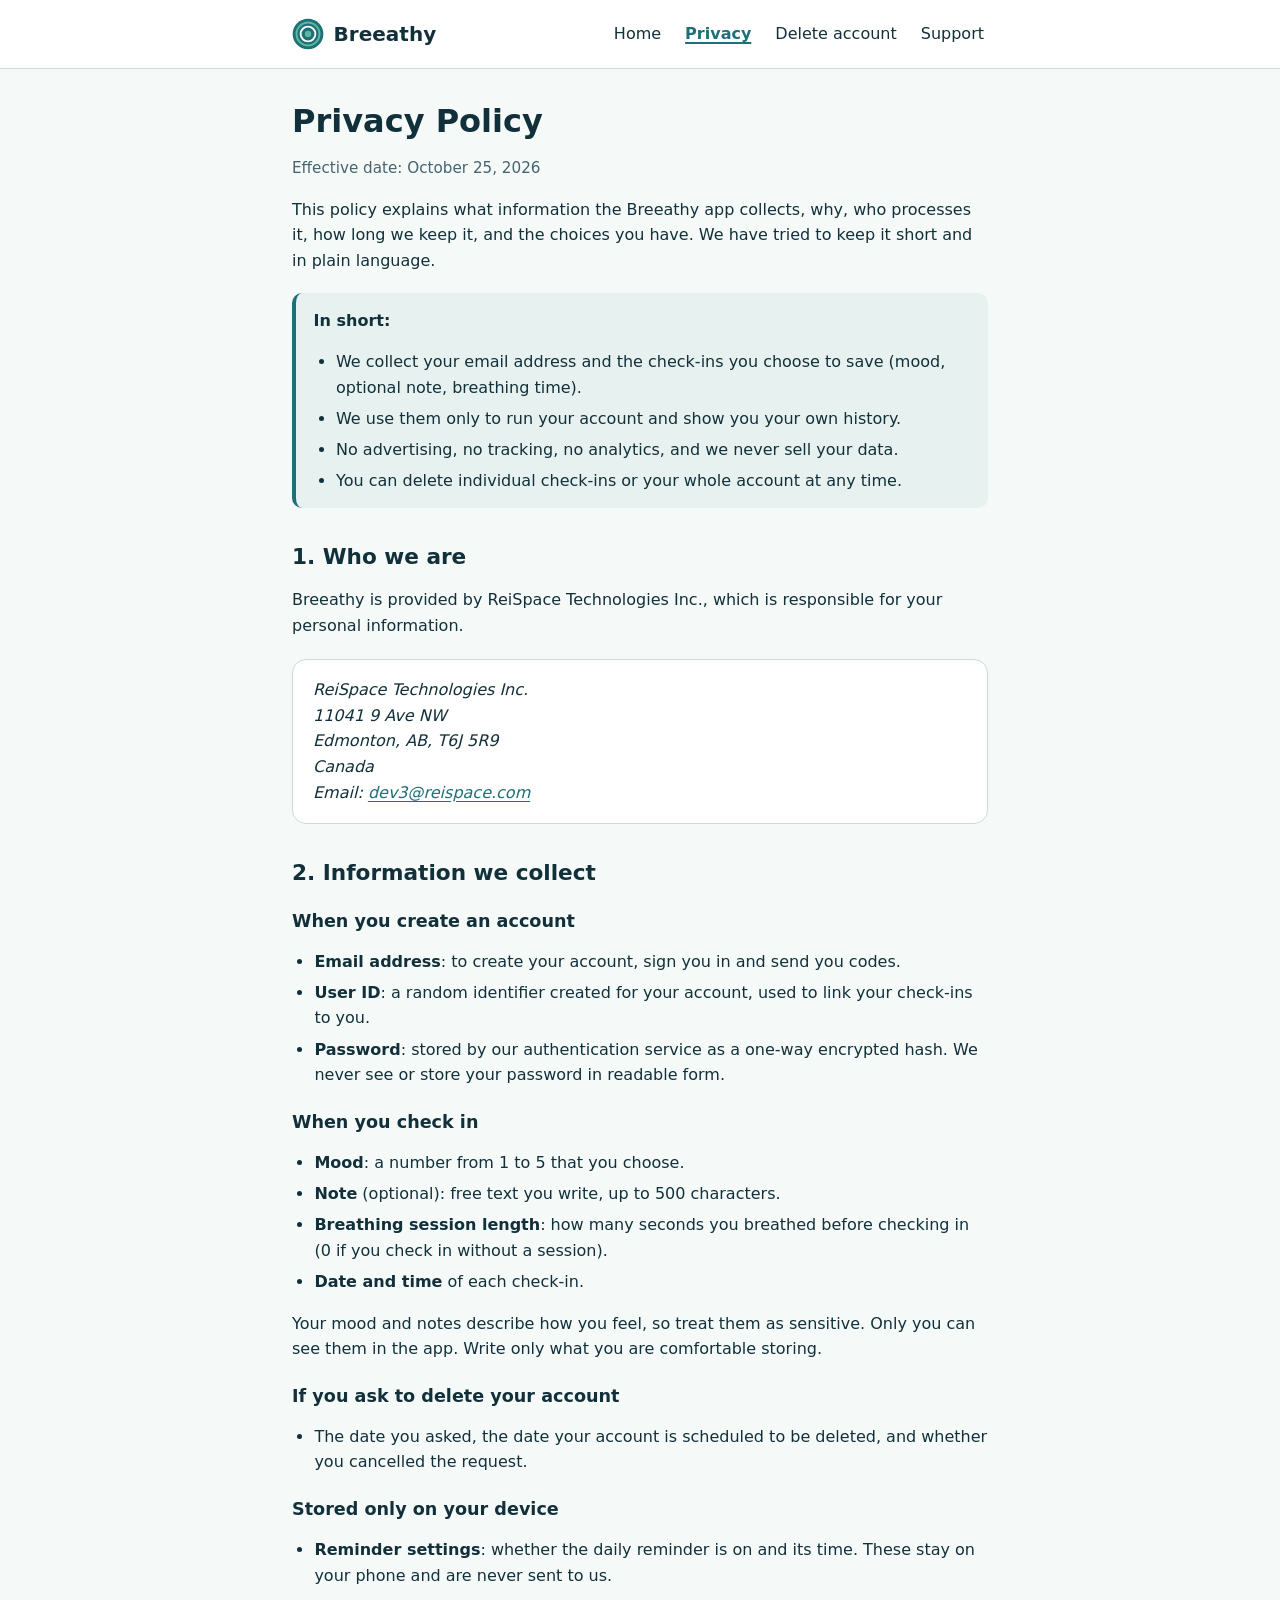
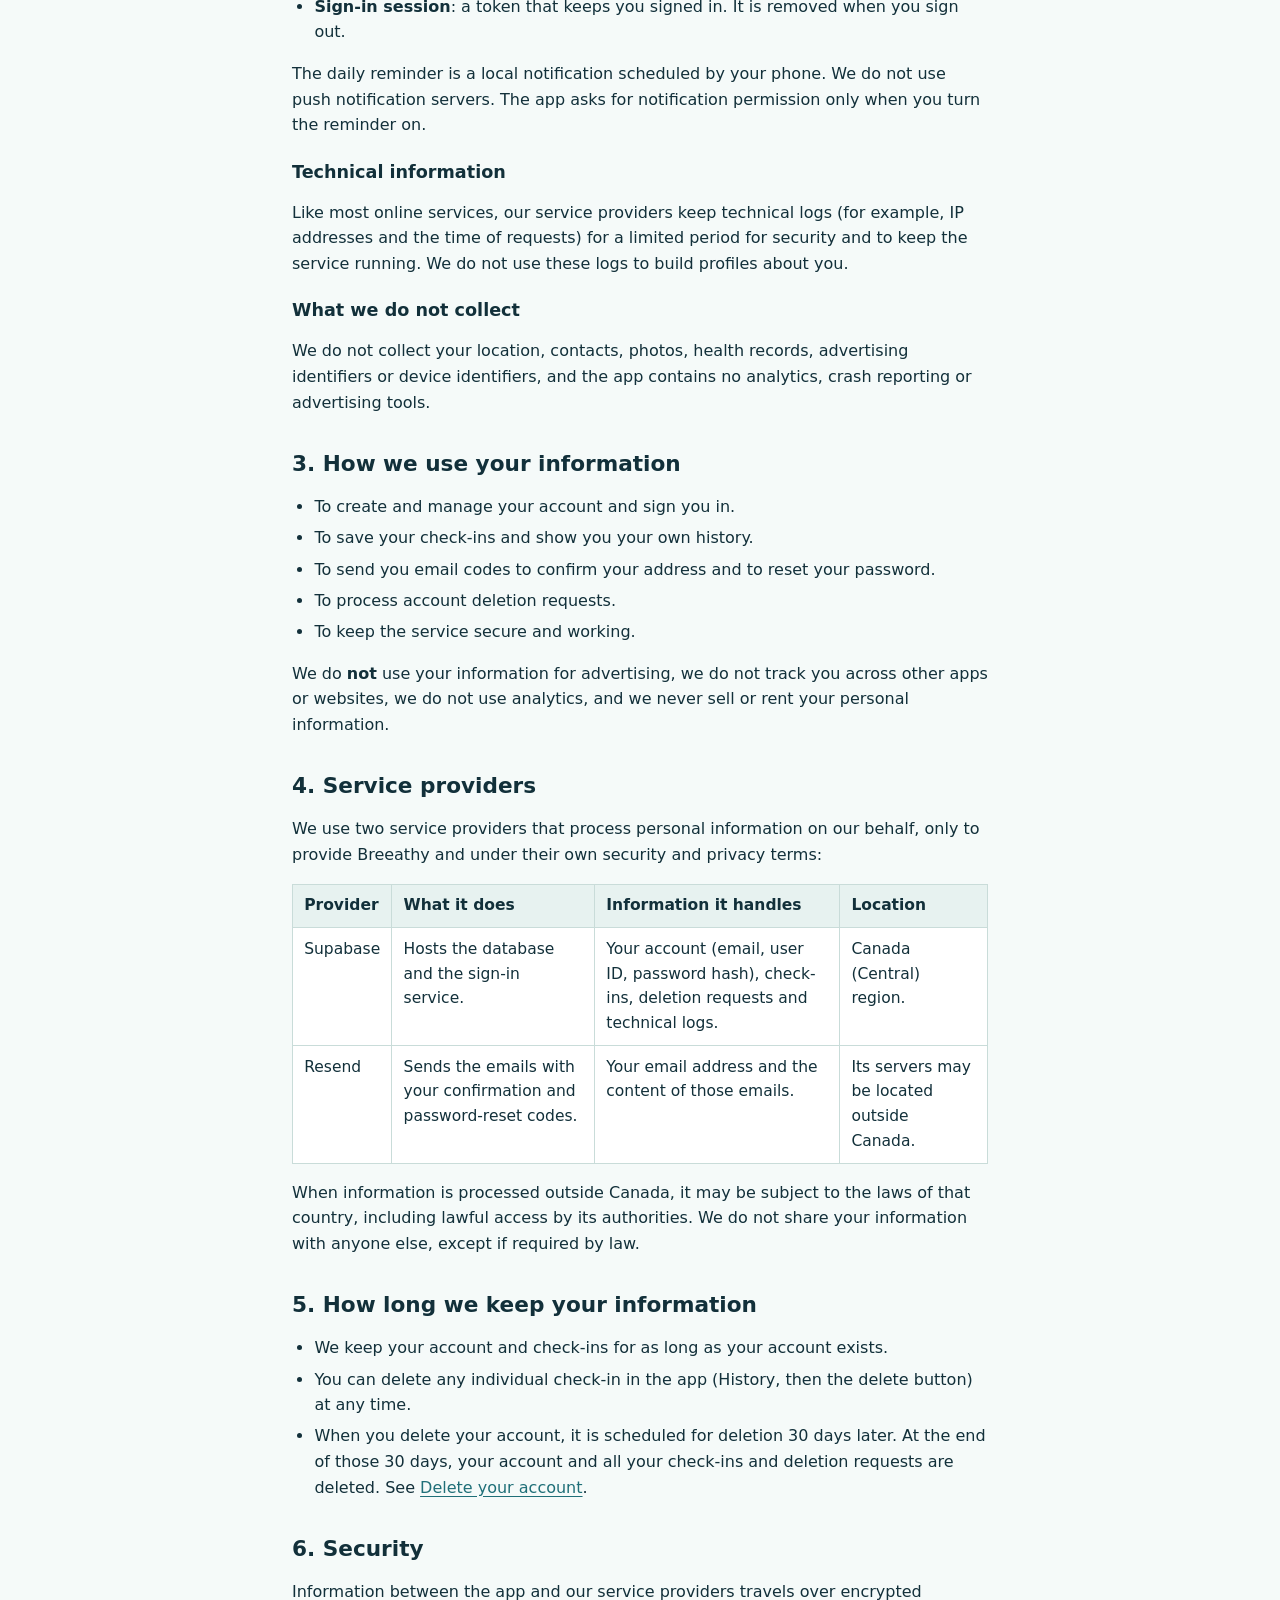
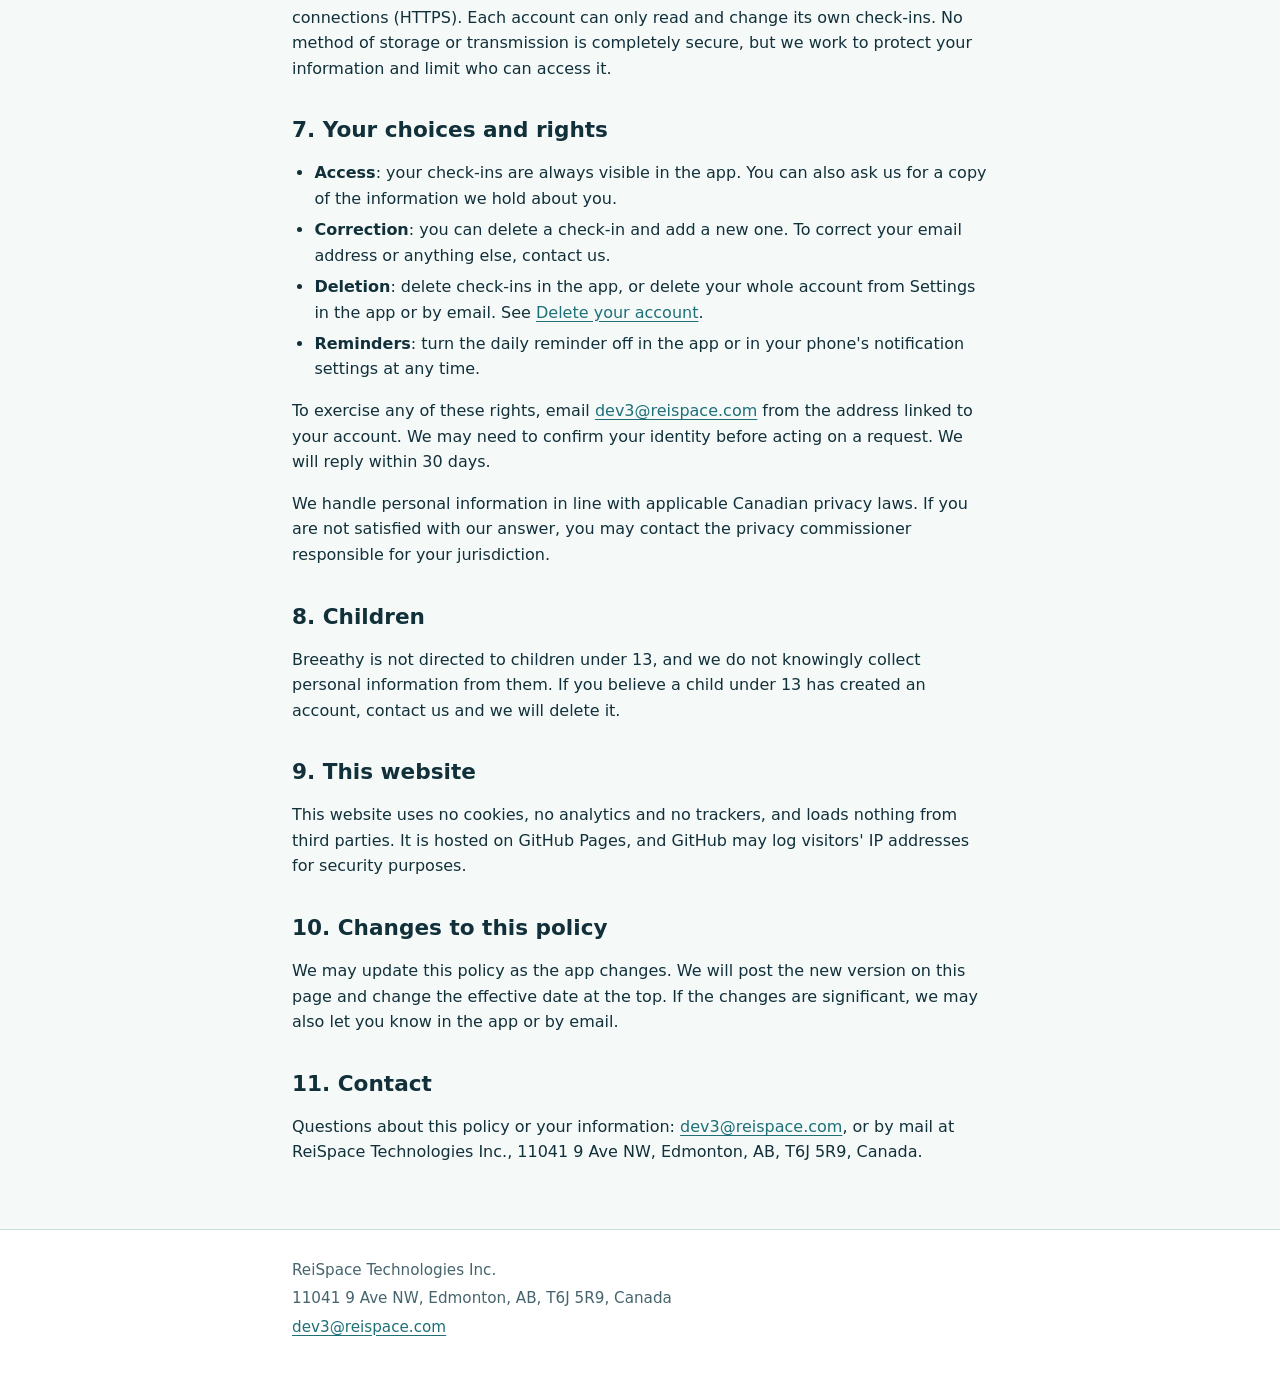
==== privacy/index.html @ a21f7c60 "Breeathy public site: home, privacy, account deletion and support Static HTML and CSS for GitHub Pag" ====
<!doctype html>
<html lang="en">
  <head>
    <meta charset="utf-8" />
    <meta name="viewport" content="width=device-width, initial-scale=1" />
    <meta name="robots" content="noindex" />
    <title>Privacy Policy · Breeathy</title>
    <meta name="description" content="How Breeathy collects, uses and protects your information." />
    <link rel="icon" href="/assets/favicon.svg" type="image/svg+xml" />
    <link rel="stylesheet" href="/assets/style.css" />
  </head>
  <body>
    <a class="skip-link" href="#main">Skip to content</a>
    <header class="site-header">
      <div class="wrap">
        <a class="brand" href="/"><img src="/assets/favicon.svg" alt="" width="32" height="32" />Breeathy</a>
        <nav class="site-nav" aria-label="Main">
          <ul>
            <li><a href="/">Home</a></li>
            <li><a href="/privacy/" aria-current="page">Privacy</a></li>
            <li><a href="/delete-account/">Delete account</a></li>
            <li><a href="/support/">Support</a></li>
          </ul>
        </nav>
      </div>
    </header>

    <main id="main" class="wrap">
      <h1>Privacy Policy</h1>
      <p class="meta">Effective date: October 25, 2026</p>

      <p>
        This policy explains what information the Breeathy app collects, why, who processes it, how long we keep it,
        and the choices you have. We have tried to keep it short and in plain language.
      </p>

      <div class="notice">
        <p><strong>In short:</strong></p>
        <ul>
          <li>We collect your email address and the check-ins you choose to save (mood, optional note, breathing time).</li>
          <li>We use them only to run your account and show you your own history.</li>
          <li>No advertising, no tracking, no analytics, and we never sell your data.</li>
          <li>You can delete individual check-ins or your whole account at any time.</li>
        </ul>
      </div>

      <h2 id="who-we-are">1. Who we are</h2>
      <p>Breeathy is provided by ReiSpace Technologies Inc., which is responsible for your personal information.</p>
      <address class="card">
        ReiSpace Technologies Inc.<br />
        11041 9 Ave NW<br />
        Edmonton, AB, T6J 5R9<br />
        Canada<br />
        Email: <a href="mailto:dev3@reispace.com">dev3@reispace.com</a>
      </address>

      <h2 id="what-we-collect">2. Information we collect</h2>

      <h3>When you create an account</h3>
      <ul>
        <li><strong>Email address</strong>: to create your account, sign you in and send you codes.</li>
        <li><strong>User ID</strong>: a random identifier created for your account, used to link your check-ins to you.</li>
        <li>
          <strong>Password</strong>: stored by our authentication service as a one-way encrypted hash. We never see or
          store your password in readable form.
        </li>
      </ul>

      <h3>When you check in</h3>
      <ul>
        <li><strong>Mood</strong>: a number from 1 to 5 that you choose.</li>
        <li><strong>Note</strong> (optional): free text you write, up to 500 characters.</li>
        <li><strong>Breathing session length</strong>: how many seconds you breathed before checking in (0 if you check in without a session).</li>
        <li><strong>Date and time</strong> of each check-in.</li>
      </ul>
      <p>
        Your mood and notes describe how you feel, so treat them as sensitive. Only you can see them in the app. Write
        only what you are comfortable storing.
      </p>

      <h3>If you ask to delete your account</h3>
      <ul>
        <li>The date you asked, the date your account is scheduled to be deleted, and whether you cancelled the request.</li>
      </ul>

      <h3>Stored only on your device</h3>
      <ul>
        <li>
          <strong>Reminder settings</strong>: whether the daily reminder is on and its time. These stay on your phone
          and are never sent to us.
        </li>
        <li>
          <strong>Sign-in session</strong>: a token that keeps you signed in. It is removed when you sign out.
        </li>
      </ul>
      <p>
        The daily reminder is a local notification scheduled by your phone. We do not use push notification servers.
        The app asks for notification permission only when you turn the reminder on.
      </p>

      <h3>Technical information</h3>
      <p>
        Like most online services, our service providers keep technical logs (for example, IP addresses and the time
        of requests) for a limited period for security and to keep the service running. We do not use these logs to
        build profiles about you.
      </p>

      <h3>What we do not collect</h3>
      <p>
        We do not collect your location, contacts, photos, health records, advertising identifiers or device
        identifiers, and the app contains no analytics, crash reporting or advertising tools.
      </p>

      <h2 id="how-we-use">3. How we use your information</h2>
      <ul>
        <li>To create and manage your account and sign you in.</li>
        <li>To save your check-ins and show you your own history.</li>
        <li>To send you email codes to confirm your address and to reset your password.</li>
        <li>To process account deletion requests.</li>
        <li>To keep the service secure and working.</li>
      </ul>
      <p>
        We do <strong>not</strong> use your information for advertising, we do not track you across other apps or
        websites, we do not use analytics, and we never sell or rent your personal information.
      </p>

      <h2 id="providers">4. Service providers</h2>
      <p>
        We use two service providers that process personal information on our behalf, only to provide Breeathy and
        under their own security and privacy terms:
      </p>
      <div class="table-wrap">
        <table>
          <thead>
            <tr>
              <th scope="col">Provider</th>
              <th scope="col">What it does</th>
              <th scope="col">Information it handles</th>
              <th scope="col">Location</th>
            </tr>
          </thead>
          <tbody>
            <tr>
              <td data-label="Provider">Supabase</td>
              <td data-label="What it does">Hosts the database and the sign-in service.</td>
              <td data-label="Information it handles">Your account (email, user ID, password hash), check-ins, deletion requests and technical logs.</td>
              <td data-label="Location">Canada (Central) region.</td>
            </tr>
            <tr>
              <td data-label="Provider">Resend</td>
              <td data-label="What it does">Sends the emails with your confirmation and password-reset codes.</td>
              <td data-label="Information it handles">Your email address and the content of those emails.</td>
              <td data-label="Location">Its servers may be located outside Canada.</td>
            </tr>
          </tbody>
        </table>
      </div>
      <p>
        When information is processed outside Canada, it may be subject to the laws of that country, including
        lawful access by its authorities. We do not share your information with anyone else, except if required by
        law.
      </p>

      <h2 id="retention">5. How long we keep your information</h2>
      <ul>
        <li>We keep your account and check-ins for as long as your account exists.</li>
        <li>You can delete any individual check-in in the app (History, then the delete button) at any time.</li>
        <li>
          When you delete your account, it is scheduled for deletion 30 days later. At the end of those 30 days, your
          account and all your check-ins and deletion requests are deleted. See
          <a href="/delete-account/">Delete your account</a>.
        </li>
      </ul>

      <h2 id="security">6. Security</h2>
      <p>
        Information between the app and our service providers travels over encrypted connections (HTTPS). Each account
        can only read and change its own check-ins. No method of storage or transmission is completely secure, but we
        work to protect your information and limit who can access it.
      </p>

      <h2 id="your-rights">7. Your choices and rights</h2>
      <ul>
        <li><strong>Access</strong>: your check-ins are always visible in the app. You can also ask us for a copy of the information we hold about you.</li>
        <li><strong>Correction</strong>: you can delete a check-in and add a new one. To correct your email address or anything else, contact us.</li>
        <li><strong>Deletion</strong>: delete check-ins in the app, or delete your whole account from Settings in the app or by email. See <a href="/delete-account/">Delete your account</a>.</li>
        <li><strong>Reminders</strong>: turn the daily reminder off in the app or in your phone's notification settings at any time.</li>
      </ul>
      <p>
        To exercise any of these rights, email <a href="mailto:dev3@reispace.com">dev3@reispace.com</a> from the address
        linked to your account. We may need to confirm your identity before acting on a request. We will reply within
        30 days.
      </p>
      <p>
        We handle personal information in line with applicable Canadian privacy laws. If you are not satisfied with our
        answer, you may contact the privacy commissioner responsible for your jurisdiction.
      </p>

      <h2 id="children">8. Children</h2>
      <p>
        Breeathy is not directed to children under 13, and we do not knowingly collect personal information from them.
        If you believe a child under 13 has created an account, contact us and we will delete it.
      </p>

      <h2 id="this-website">9. This website</h2>
      <p>
        This website uses no cookies, no analytics and no trackers, and loads nothing from third parties. It is hosted
        on GitHub Pages, and GitHub may log visitors' IP addresses for security purposes.
      </p>

      <h2 id="changes">10. Changes to this policy</h2>
      <p>
        We may update this policy as the app changes. We will post the new version on this page and change the
        effective date at the top. If the changes are significant, we may also let you know in the app or by email.
      </p>

      <h2 id="contact">11. Contact</h2>
      <p>
        Questions about this policy or your information:
        <a href="mailto:dev3@reispace.com">dev3@reispace.com</a>, or by mail at ReiSpace Technologies Inc., 11041 9 Ave
        NW, Edmonton, AB, T6J 5R9, Canada.
      </p>
    </main>

    <footer class="site-footer">
      <div class="wrap">
        <address>
          <p>ReiSpace Technologies Inc.</p>
          <p>11041 9 Ave NW, Edmonton, AB, T6J 5R9, Canada</p>
          <p><a href="mailto:dev3@reispace.com">dev3@reispace.com</a></p>
        </address>
      </div>
    </footer>
  </body>
</html>
---- assets/style.css ----
:root {
  color-scheme: light dark;
  --primary: #1f6f78;
  --primary-strong: #175a62;
  --accent: #5bb89c;
  --bg: #f5faf9;
  --surface: #ffffff;
  --surface-muted: #e7f2f0;
  --text: #12303a;
  --text-muted: #46646d;
  --border: #c9dcd9;
  --focus: #0b5cad;
  --link: #1f6f78;
}

@media (prefers-color-scheme: dark) {
  :root {
    --primary: #5bb89c;
    --primary-strong: #7fcbb3;
    --accent: #5fb3bc;
    --bg: #0d1c21;
    --surface: #15292f;
    --surface-muted: #1d363d;
    --text: #e4f1ef;
    --text-muted: #a9c3c0;
    --border: #2f4c53;
    --focus: #8cc8ff;
    --link: #7fcbb3;
  }
}

* {
  box-sizing: border-box;
}

html {
  font-family: system-ui, -apple-system, 'Segoe UI', Roboto, sans-serif;
  font-size: 100%;
  -webkit-text-size-adjust: 100%;
  text-size-adjust: 100%;
}

body {
  margin: 0;
  background: var(--bg);
  color: var(--text);
  line-height: 1.6;
}

a {
  color: var(--link);
  text-underline-offset: 0.2em;
}

a:hover {
  text-decoration-thickness: 2px;
}

:focus-visible {
  outline: 3px solid var(--focus);
  outline-offset: 2px;
  border-radius: 2px;
}

.skip-link {
  position: absolute;
  left: 1rem;
  top: -3rem;
  padding: 0.5rem 1rem;
  background: var(--surface);
  color: var(--text);
  border: 2px solid var(--focus);
  z-index: 10;
}

.skip-link:focus {
  top: 1rem;
}

.wrap {
  max-width: 46rem;
  margin: 0 auto;
  padding: 0 1.25rem;
}

/* Header */

.site-header {
  background: var(--surface);
  border-bottom: 1px solid var(--border);
}

.site-header .wrap {
  display: flex;
  flex-wrap: wrap;
  align-items: center;
  justify-content: space-between;
  gap: 0.5rem 1.5rem;
  padding-top: 0.75rem;
  padding-bottom: 0.75rem;
}

.brand {
  display: inline-flex;
  align-items: center;
  gap: 0.6rem;
  min-height: 2.75rem;
  color: var(--text);
  font-weight: 700;
  font-size: 1.25rem;
  text-decoration: none;
}

.brand img {
  width: 2rem;
  height: 2rem;
}

.site-nav ul {
  display: flex;
  flex-wrap: wrap;
  gap: 0.25rem 1rem;
  list-style: none;
  margin: 0;
  padding: 0;
}

.site-nav a {
  display: inline-flex;
  align-items: center;
  min-height: 2.75rem;
  padding: 0 0.25rem;
  color: var(--text);
  text-decoration: none;
  font-weight: 500;
}

.site-nav a:hover {
  text-decoration: underline;
}

.site-nav a[aria-current='page'] {
  color: var(--link);
  font-weight: 700;
  text-decoration: underline;
  text-decoration-thickness: 2px;
}

/* Main */

main.wrap {
  padding-top: 2rem;
  padding-bottom: 3rem;
}

h1,
h2,
h3 {
  line-height: 1.25;
}

h1 {
  font-size: 2rem;
  margin: 0 0 0.5rem;
}

h2 {
  font-size: 1.35rem;
  margin: 2.25rem 0 0.5rem;
}

h3 {
  font-size: 1.1rem;
  margin: 1.5rem 0 0.25rem;
}

.lead {
  font-size: 1.15rem;
  color: var(--text-muted);
}

.meta {
  color: var(--text-muted);
  font-size: 0.95rem;
}

.card {
  background: var(--surface);
  border: 1px solid var(--border);
  border-radius: 14px;
  padding: 1.1rem 1.25rem;
  margin: 1.25rem 0;
}

.card > :first-child {
  margin-top: 0;
}

.card > :last-child {
  margin-bottom: 0;
}

.notice {
  background: var(--surface-muted);
  border-left: 4px solid var(--primary);
  border-radius: 10px;
  padding: 0.9rem 1.1rem;
  margin: 1.25rem 0;
}

.notice > :first-child {
  margin-top: 0;
}

.notice > :last-child {
  margin-bottom: 0;
}

.links {
  display: grid;
  gap: 0.75rem;
  grid-template-columns: repeat(auto-fit, minmax(13rem, 1fr));
  list-style: none;
  padding: 0;
  margin: 1.5rem 0;
}

.links a {
  display: block;
  height: 100%;
  background: var(--surface);
  border: 1px solid var(--border);
  border-radius: 14px;
  padding: 1rem 1.1rem;
  color: var(--text);
  text-decoration: none;
}

.links a strong {
  display: block;
  color: var(--link);
  font-size: 1.1rem;
  text-decoration: underline;
  text-underline-offset: 0.2em;
}

.links a span {
  color: var(--text-muted);
}

ol,
ul {
  padding-left: 1.4rem;
}

main li + li {
  margin-top: 0.35rem;
}

.site-nav li + li,
.links li + li {
  margin-top: 0;
}

.table-wrap {
  overflow-x: auto;
  margin: 1rem 0;
}

table {
  border-collapse: collapse;
  width: 100%;
  background: var(--surface);
  font-size: 0.97rem;
}

th,
td {
  text-align: left;
  vertical-align: top;
  border: 1px solid var(--border);
  padding: 0.55rem 0.7rem;
}

th {
  background: var(--surface-muted);
}

code {
  font-size: 0.95em;
  background: var(--surface-muted);
  padding: 0.1em 0.35em;
  border-radius: 4px;
}

/* Footer */

.site-footer {
  border-top: 1px solid var(--border);
  background: var(--surface);
  color: var(--text-muted);
  font-size: 0.95rem;
  padding: 1.5rem 0 2rem;
}

.site-footer address {
  font-style: normal;
}

.site-footer p {
  margin: 0.25rem 0;
}

/* Narrow screens: each table row becomes a card with labelled cells, no sideways scrolling. */
@media (max-width: 40rem) {
  table,
  thead,
  tbody,
  tr,
  td {
    display: block;
  }

  thead {
    position: absolute;
    width: 1px;
    height: 1px;
    overflow: hidden;
    clip: rect(0 0 0 0);
  }

  table {
    background: transparent;
  }

  tr {
    background: var(--surface);
    border: 1px solid var(--border);
    border-radius: 12px;
    padding: 0.5rem 0.9rem;
    margin-bottom: 0.75rem;
  }

  td {
    border: none;
    padding: 0.3rem 0;
  }

  td::before {
    content: attr(data-label);
    display: block;
    font-weight: 700;
    font-size: 0.9rem;
    color: var(--text-muted);
  }
}

@media (max-width: 30rem) {
  h1 {
    font-size: 1.7rem;
  }

  .site-nav ul {
    gap: 0 0.75rem;
  }
}
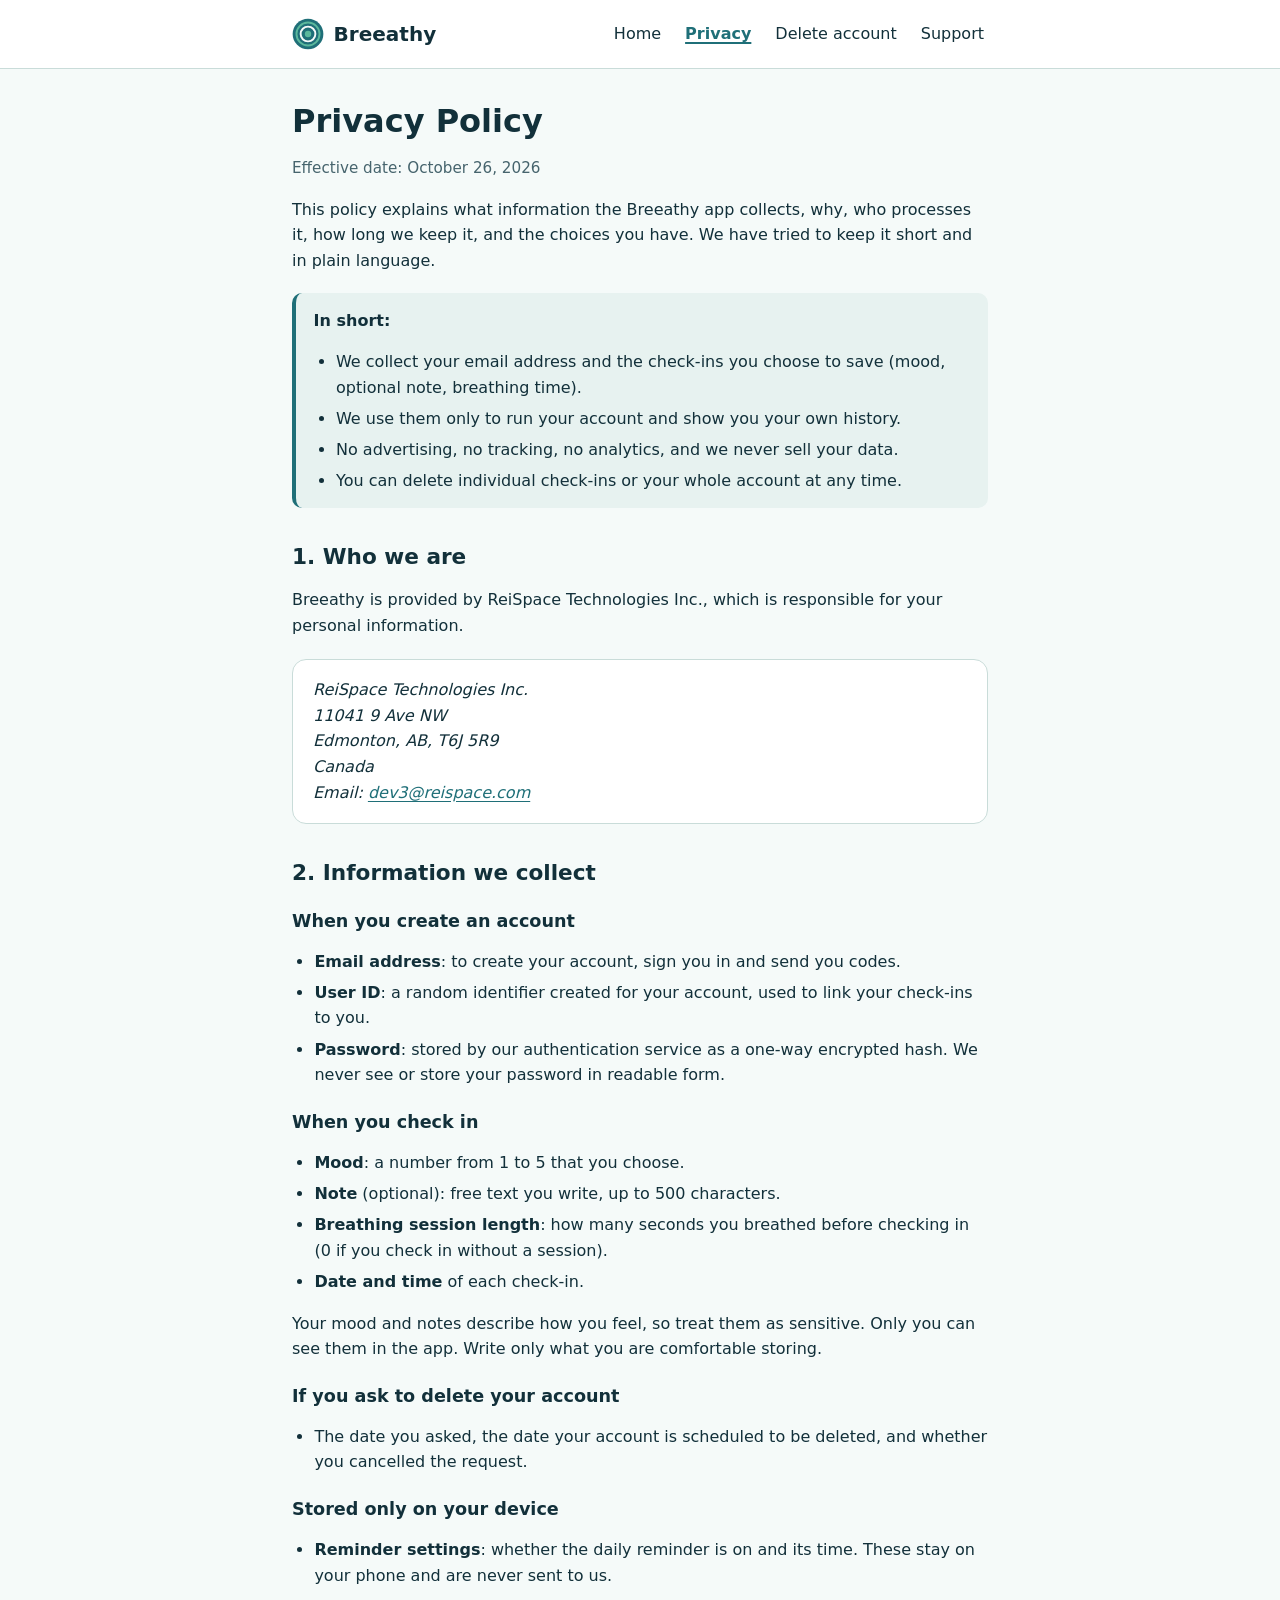
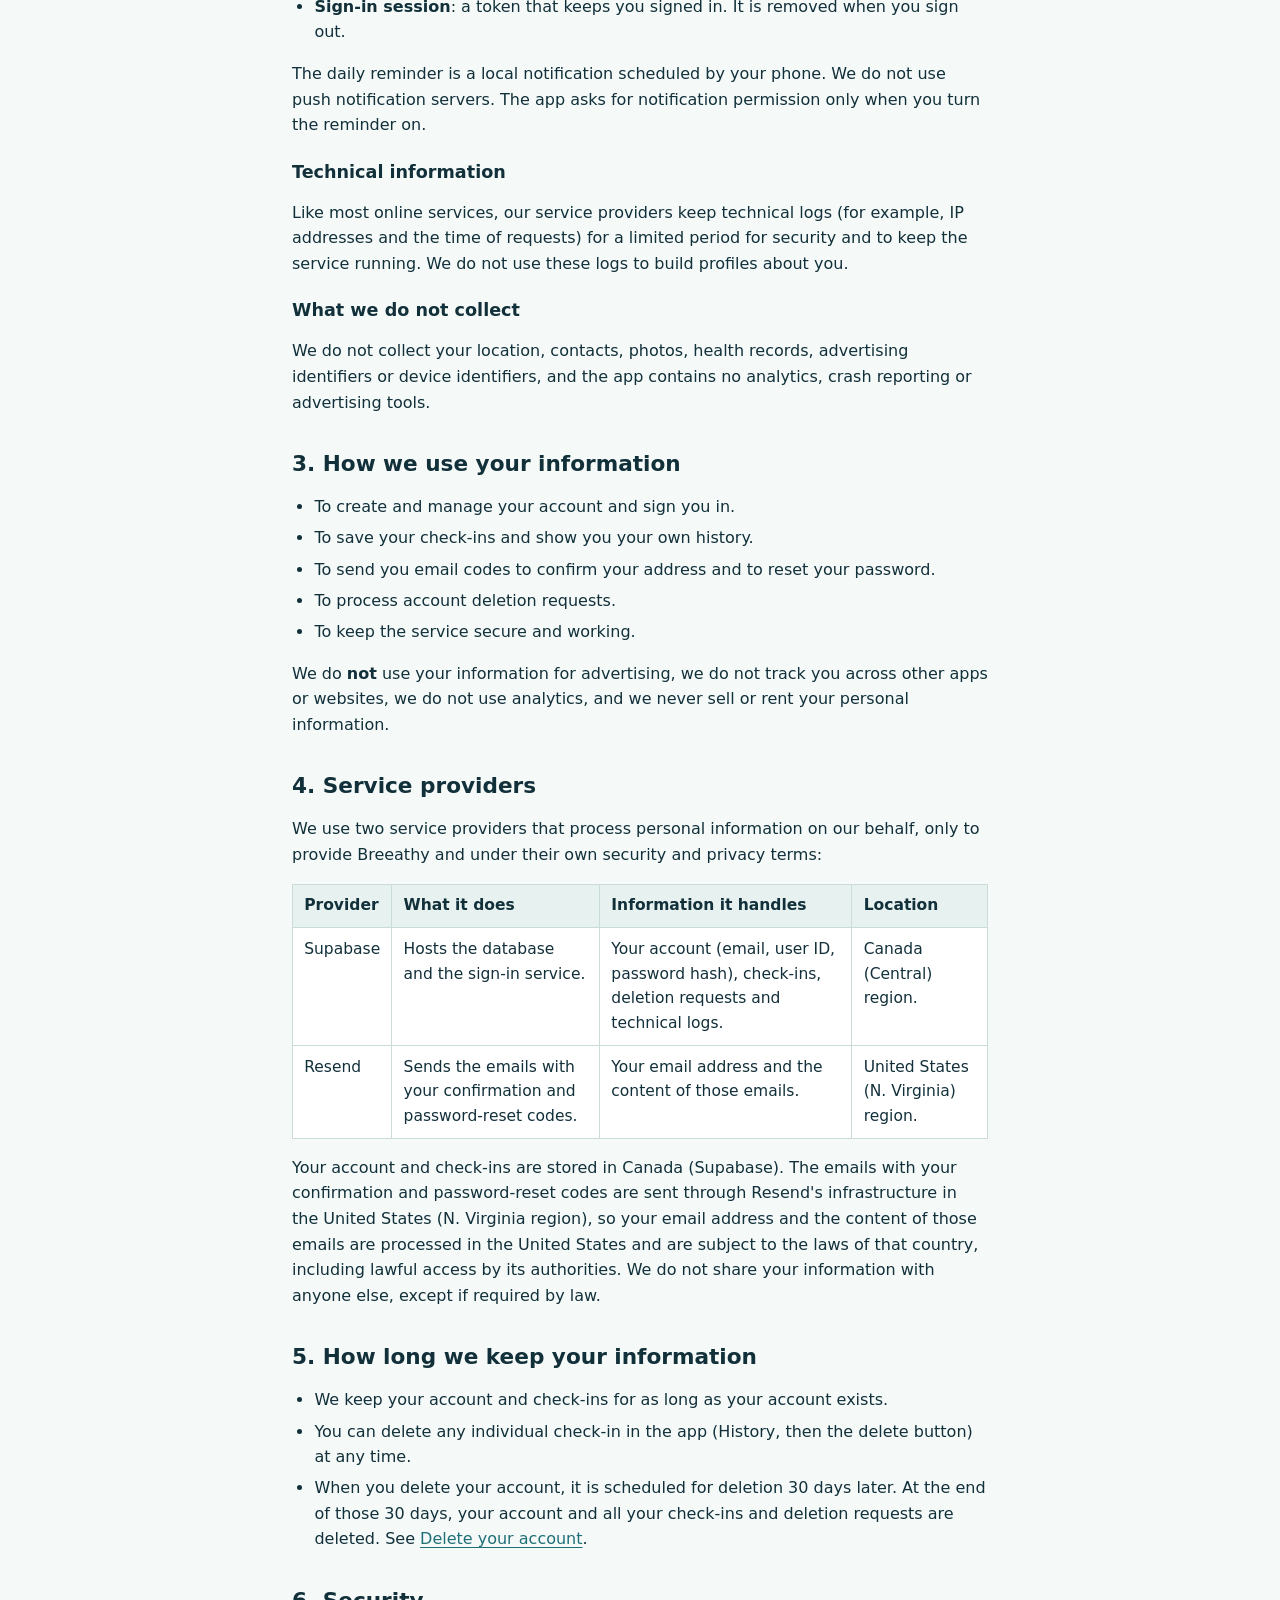
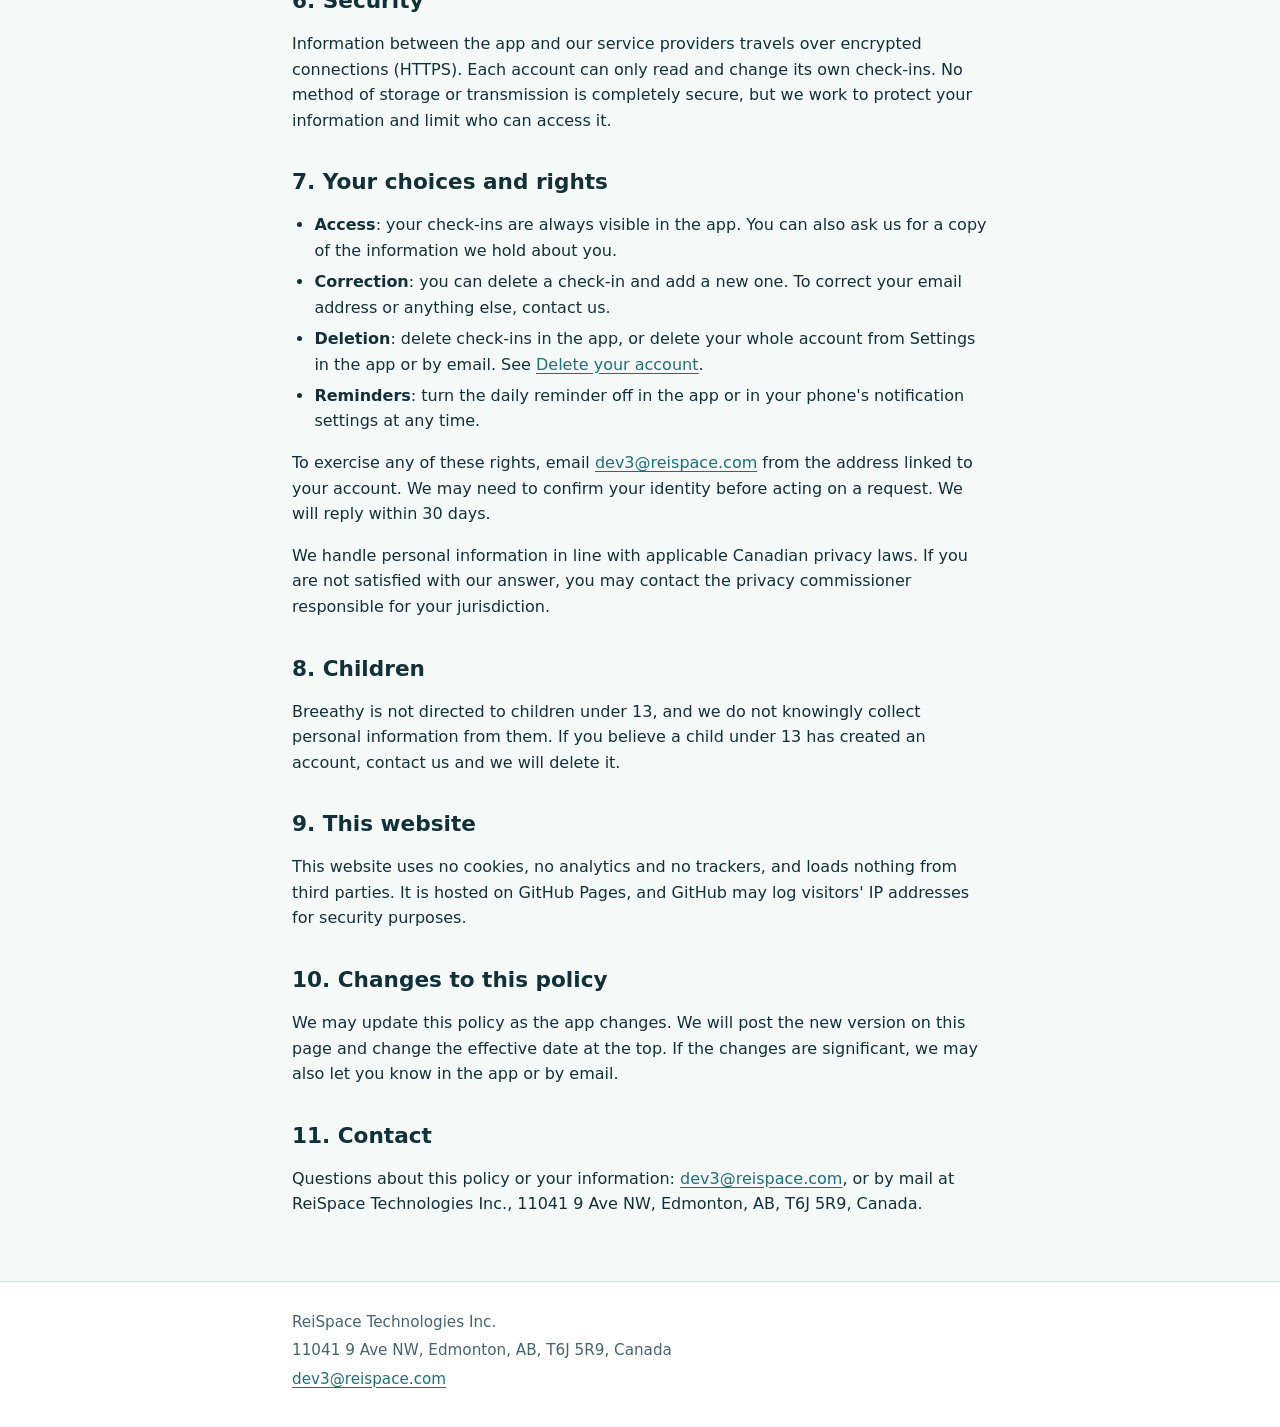
==== commit 29afa7ac: "Privacy: state Resend's US (N. Virginia) region for code emails Database and authentication stay in " ====
--- a/privacy/index.html
+++ b/privacy/index.html
@@ -27,7 +27,7 @@
 
     <main id="main" class="wrap">
       <h1>Privacy Policy</h1>
-      <p class="meta">Effective date: October 25, 2026</p>
+      <p class="meta">Effective date: October 26, 2026</p>
 
       <p>
         This policy explains what information the Breeathy app collects, why, who processes it, how long we keep it,
@@ -150,15 +150,17 @@
               <td data-label="Provider">Resend</td>
               <td data-label="What it does">Sends the emails with your confirmation and password-reset codes.</td>
               <td data-label="Information it handles">Your email address and the content of those emails.</td>
-              <td data-label="Location">Its servers may be located outside Canada.</td>
+              <td data-label="Location">United States (N. Virginia) region.</td>
             </tr>
           </tbody>
         </table>
       </div>
       <p>
-        When information is processed outside Canada, it may be subject to the laws of that country, including
-        lawful access by its authorities. We do not share your information with anyone else, except if required by
-        law.
+        Your account and check-ins are stored in Canada (Supabase). The emails with your confirmation and
+        password-reset codes are sent through Resend's infrastructure in the United States (N. Virginia region), so
+        your email address and the content of those emails are processed in the United States and are subject to the
+        laws of that country, including lawful access by its authorities. We do not share your information with
+        anyone else, except if required by law.
       </p>
 
       <h2 id="retention">5. How long we keep your information</h2>
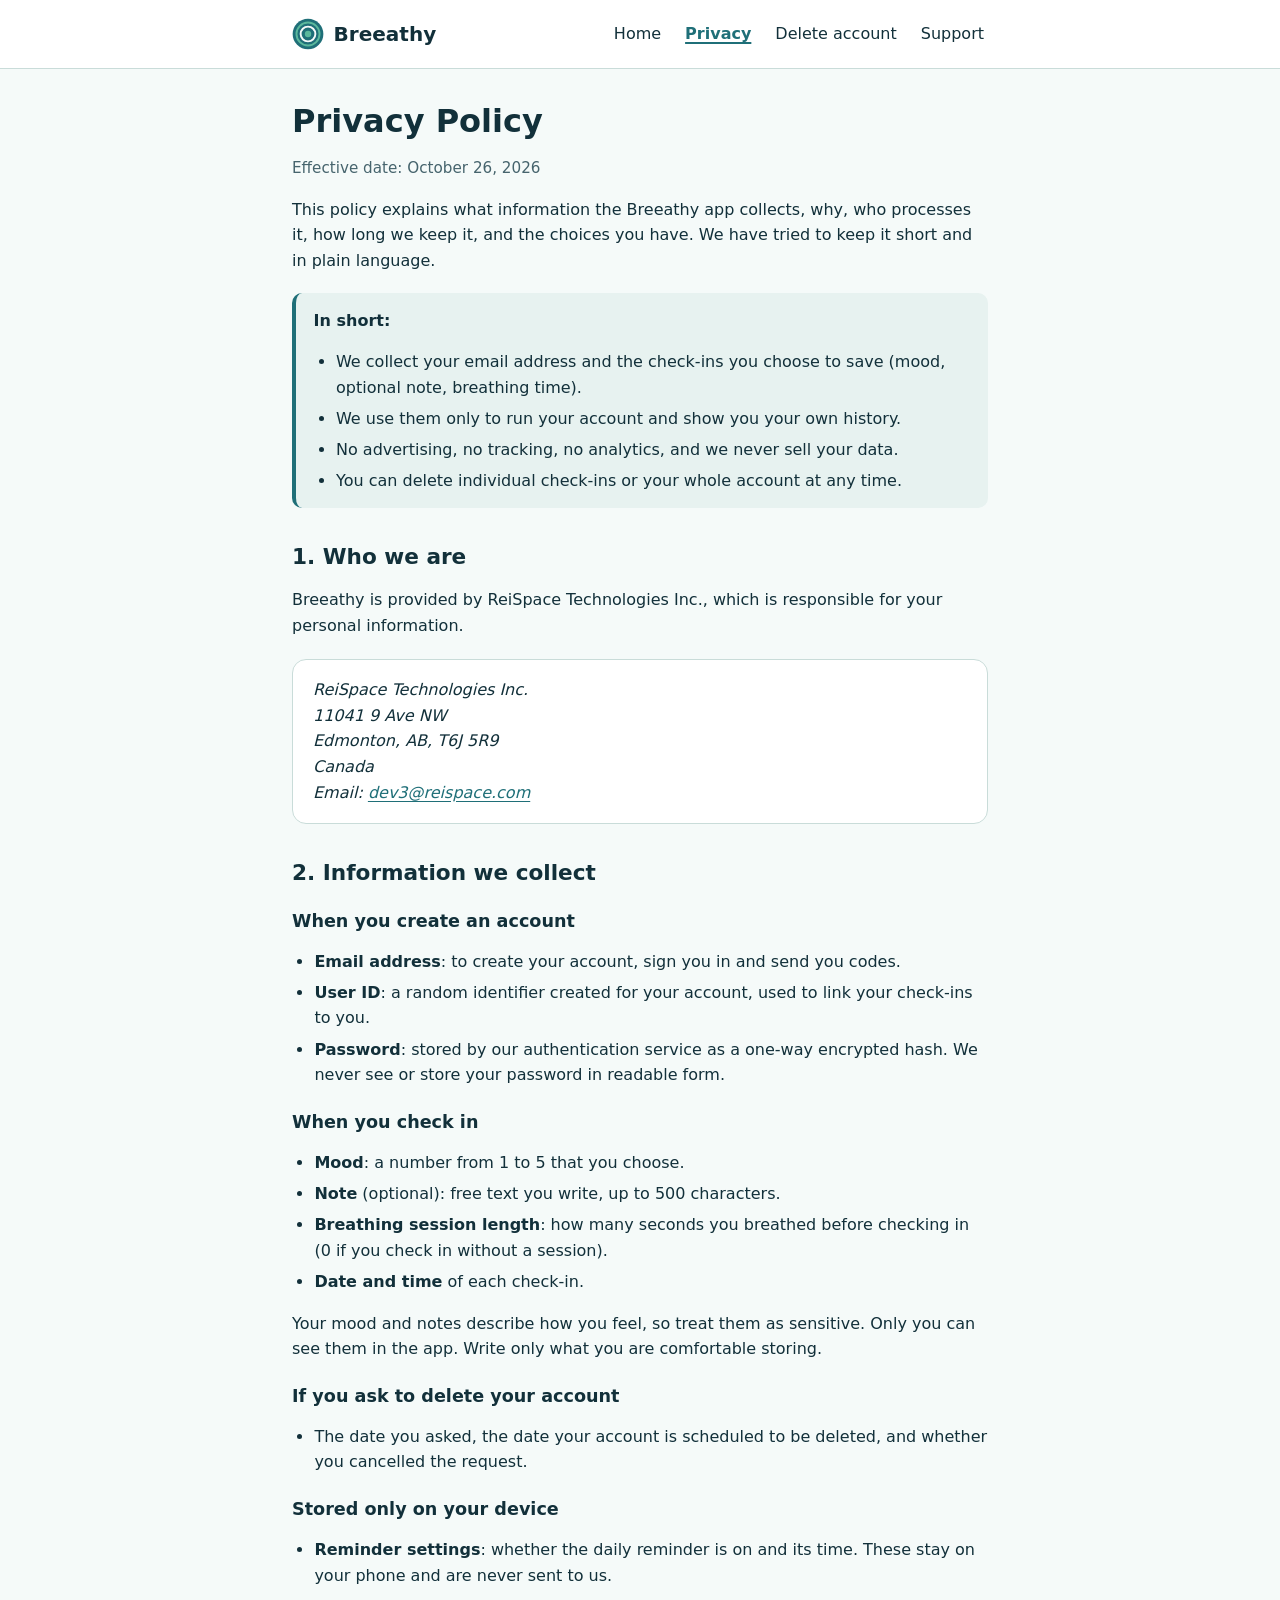
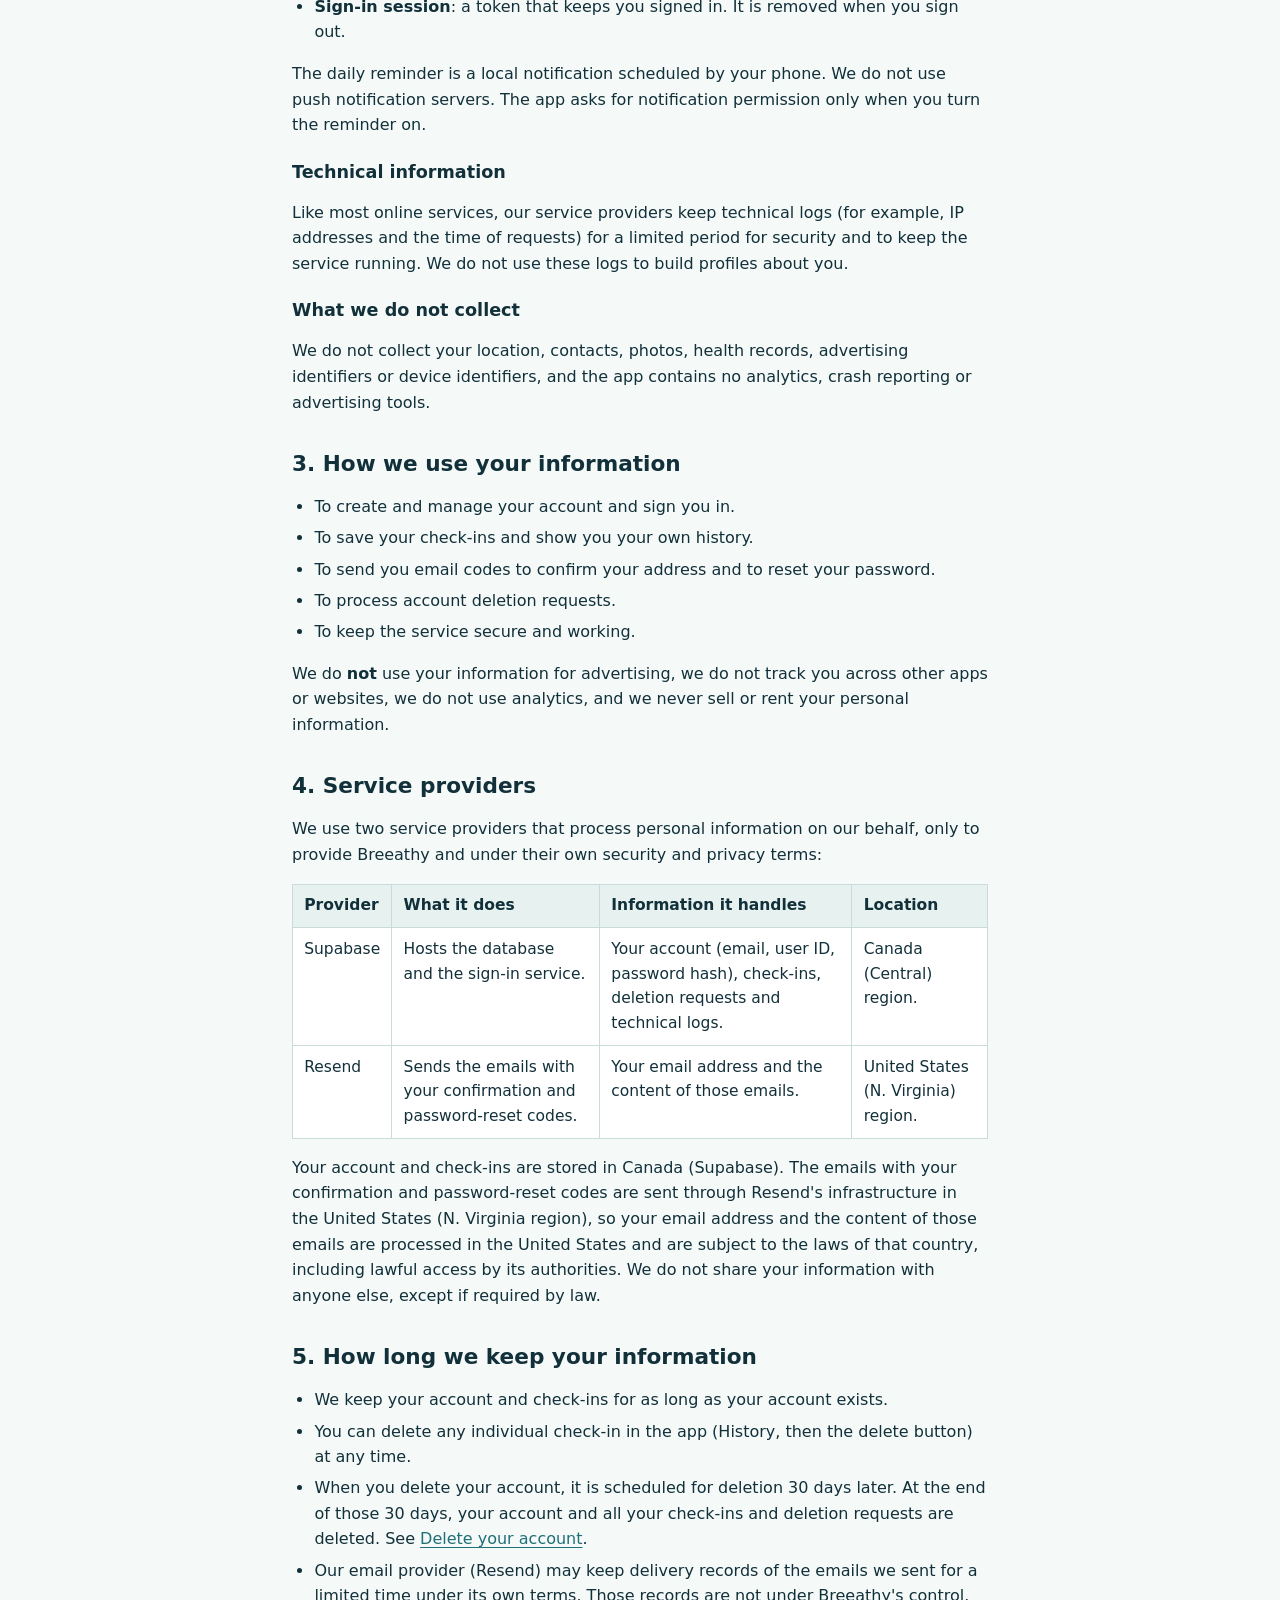
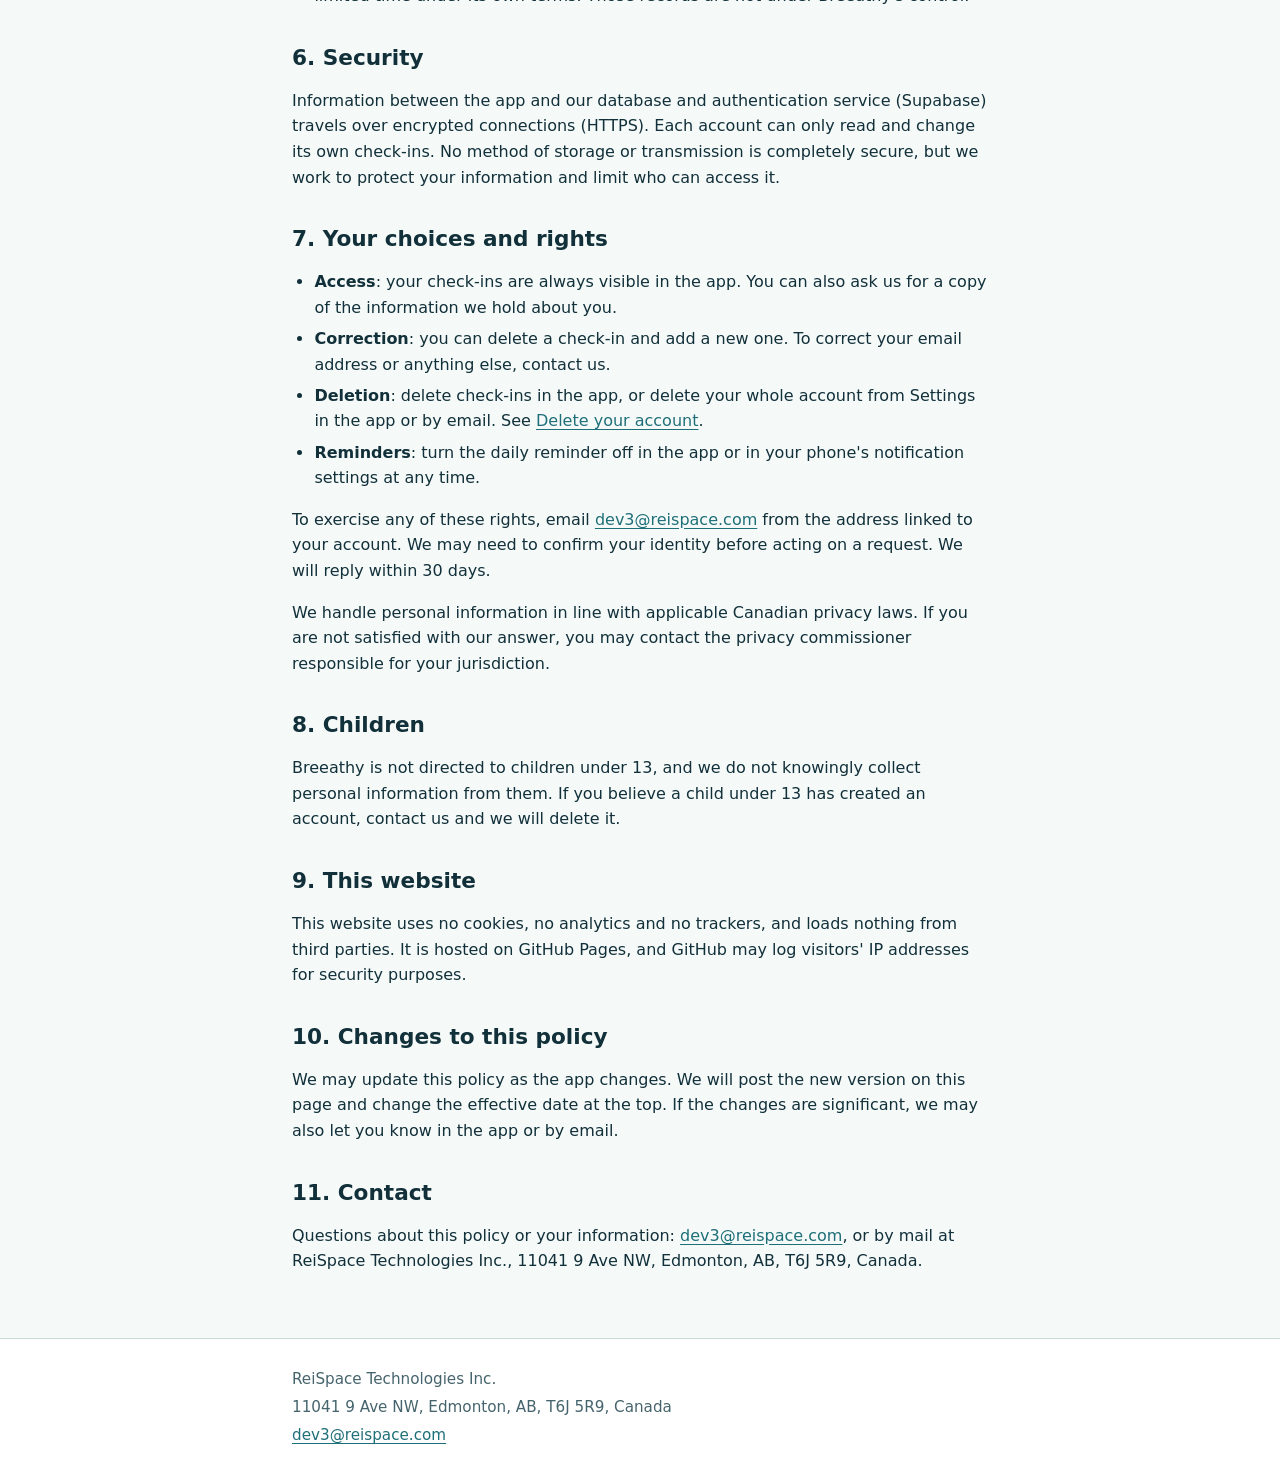
==== commit d6b6f291: "Privacy and deletion: scope HTTPS claim to Supabase, note Resend delivery records Co-Authored-By: Cl" ====
--- a/privacy/index.html
+++ b/privacy/index.html
@@ -172,11 +172,16 @@
           account and all your check-ins and deletion requests are deleted. See
           <a href="/delete-account/">Delete your account</a>.
         </li>
+        <li>
+          Our email provider (Resend) may keep delivery records of the emails we sent for a limited time under its own
+          terms. Those records are not under Breeathy's control.
+        </li>
       </ul>
 
       <h2 id="security">6. Security</h2>
       <p>
-        Information between the app and our service providers travels over encrypted connections (HTTPS). Each account
+        Information between the app and our database and authentication service (Supabase) travels over encrypted
+        connections (HTTPS). Each account
         can only read and change its own check-ins. No method of storage or transmission is completely secure, but we
         work to protect your information and limit who can access it.
       </p>
